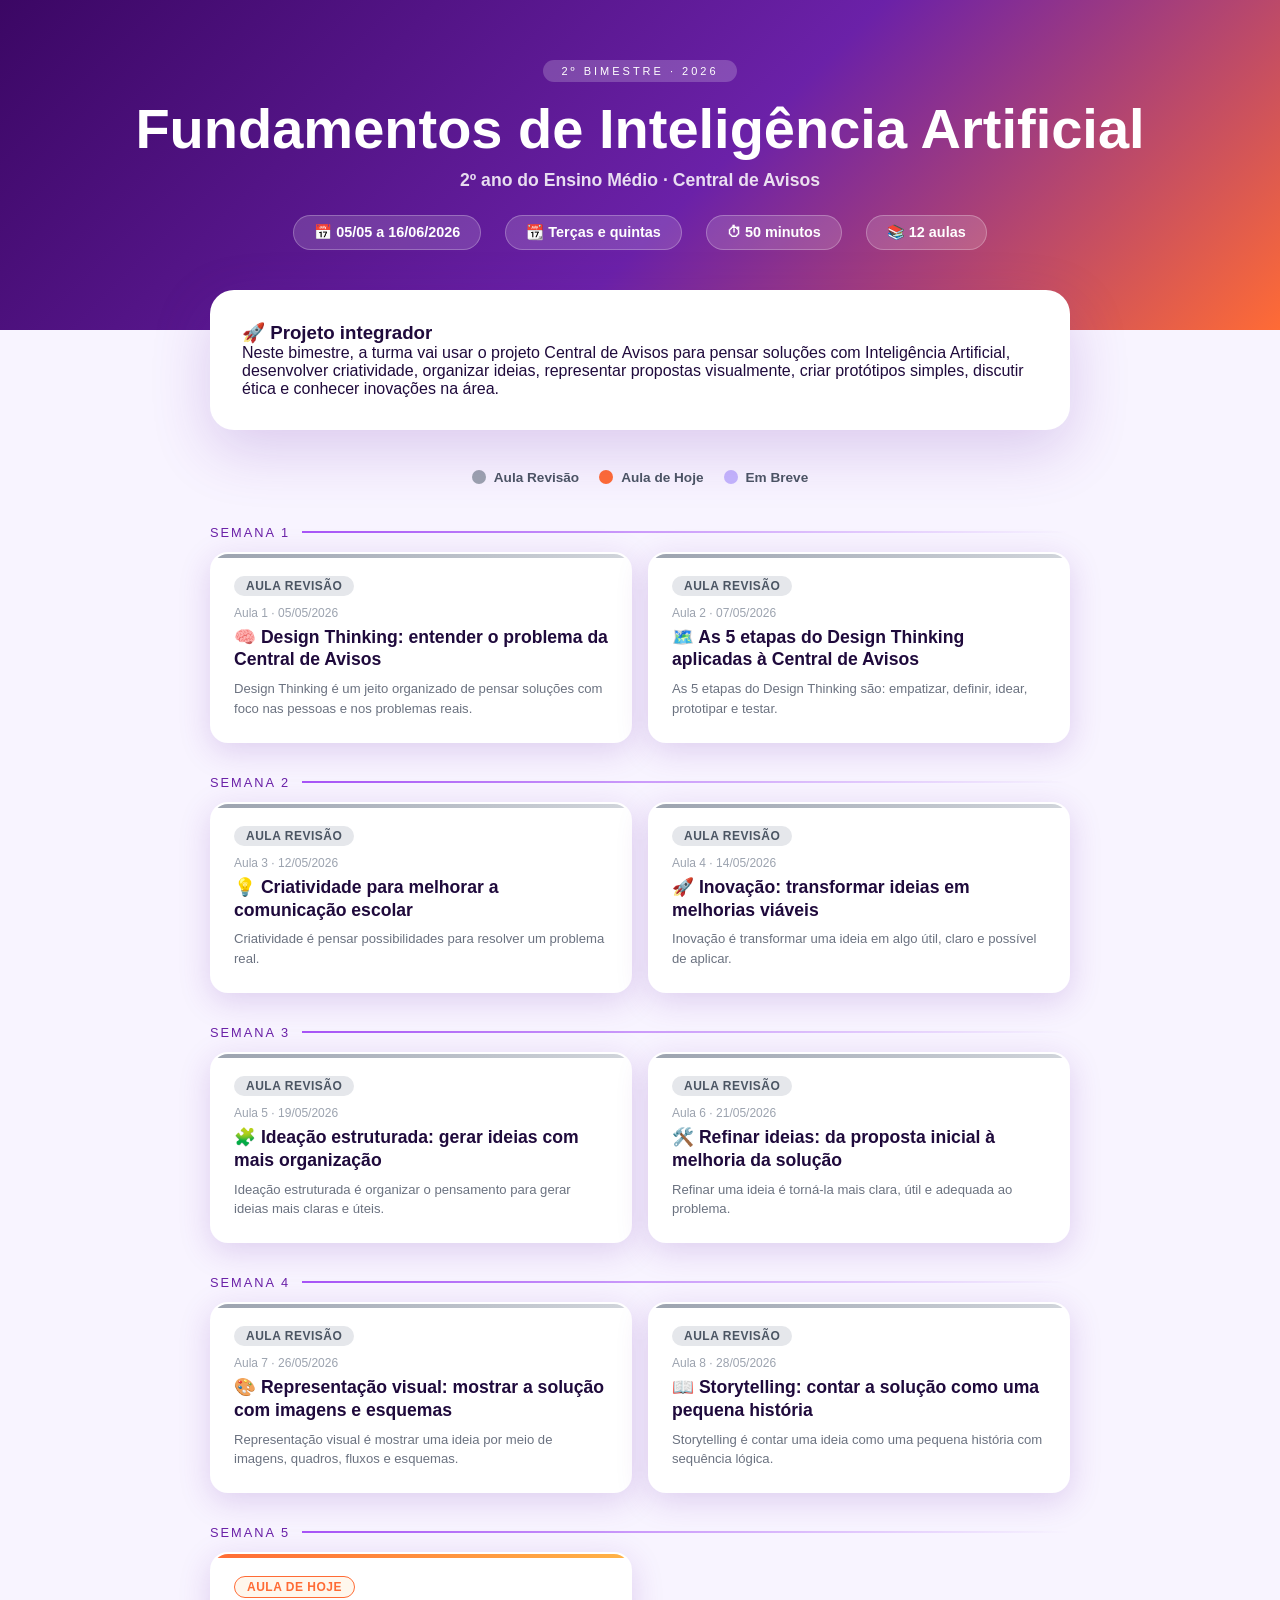
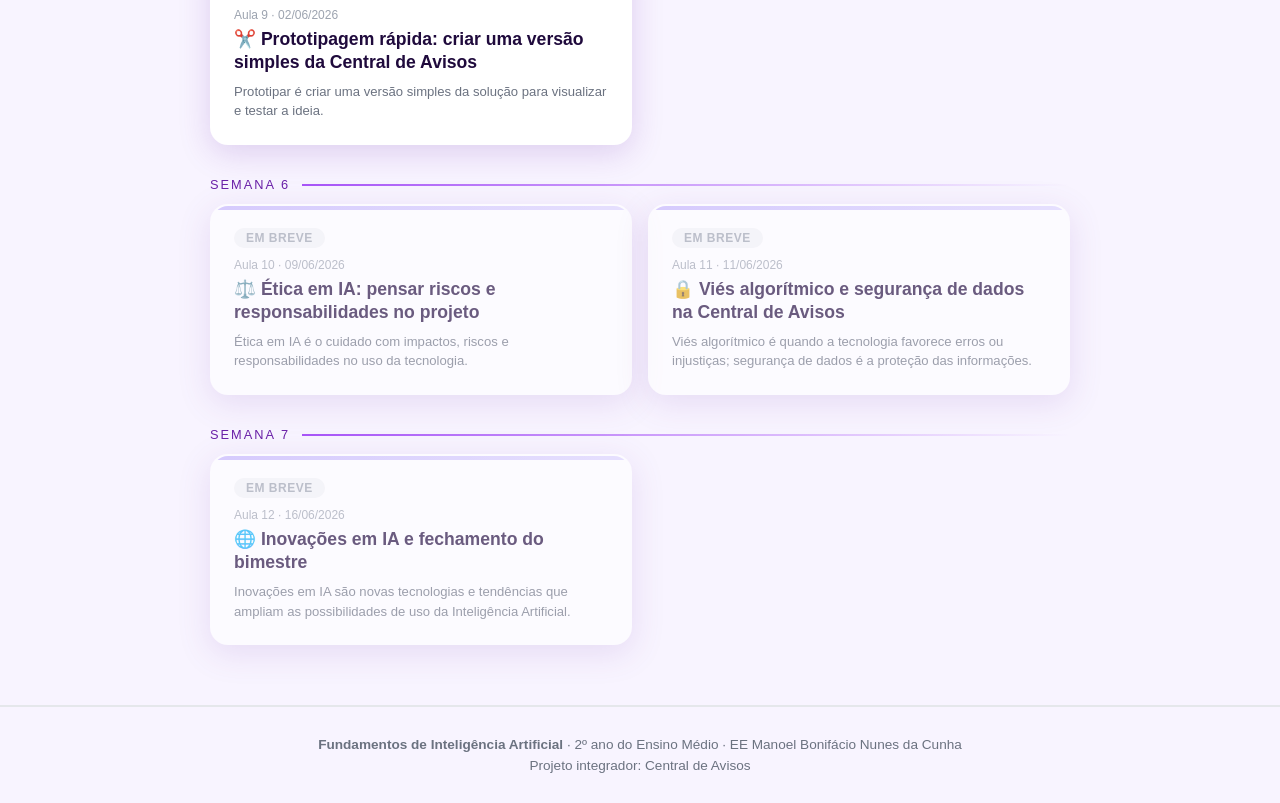
==== index.html @ a30da5b1 "Add files via upload" ====
<!DOCTYPE html>
<html lang="pt-BR">
<head>
<meta charset="UTF-8">
<meta name="viewport" content="width=device-width, initial-scale=1.0">
<title>Fundamentos de Inteligência Artificial — 2º Bimestre</title>
<link rel="stylesheet" href="style.css">
</head>
<body>
<div class="hero">
  <div class="hero-badge">2º BIMESTRE · 2026</div>
  <h1>Fundamentos de Inteligência Artificial</h1>
  <h2>2º ano do Ensino Médio · Central de Avisos</h2>
  <div class="hero-info">
    <span class="hero-pill">📅 05/05 a 16/06/2026</span>
    <span class="hero-pill">📆 Terças e quintas</span>
    <span class="hero-pill">⏱ 50 minutos</span>
    <span class="hero-pill">📚 12 aulas</span>
  </div>
</div>
<div style="max-width:900px; margin:0 auto; padding:0 20px;">
  <div class="projeto-card">
    <h3>🚀 Projeto integrador</h3>
    <p class="projeto-desc">Neste bimestre, a turma vai usar o projeto Central de Avisos para pensar soluções com Inteligência Artificial, desenvolver criatividade, organizar ideias, representar propostas visualmente, criar protótipos simples, discutir ética e conhecer inovações na área.</p>
  </div>
</div>
<div class="legenda">
  <div class="leg-item"><div class="leg-dot revisao"></div> Aula Revisão</div>
  <div class="leg-item"><div class="leg-dot hoje"></div> Aula de Hoje</div>
  <div class="leg-item"><div class="leg-dot breve"></div> Em Breve</div>
</div>
<div class="semanas-grid">
  <div class="semana-bloco"><div class="semana-titulo">SEMANA 1</div><div class="aulas-row">
<a href="aula01.html" class="aula-card revisao">
  <div class="status-badge">Aula Revisão</div>
  <div class="aula-num-label">Aula 1 · 05/05/2026</div>
  <h4>🧠 Design Thinking: entender o problema da Central de Avisos</h4>
  <p>Design Thinking é um jeito organizado de pensar soluções com foco nas pessoas e nos problemas reais.</p>
</a>
<a href="aula02.html" class="aula-card revisao">
  <div class="status-badge">Aula Revisão</div>
  <div class="aula-num-label">Aula 2 · 07/05/2026</div>
  <h4>🗺️ As 5 etapas do Design Thinking aplicadas à Central de Avisos</h4>
  <p>As 5 etapas do Design Thinking são: empatizar, definir, idear, prototipar e testar.</p>
</a>
</div></div>
<div class="semana-bloco"><div class="semana-titulo">SEMANA 2</div><div class="aulas-row">
<a href="aula03.html" class="aula-card revisao">
  <div class="status-badge">Aula Revisão</div>
  <div class="aula-num-label">Aula 3 · 12/05/2026</div>
  <h4>💡 Criatividade para melhorar a comunicação escolar</h4>
  <p>Criatividade é pensar possibilidades para resolver um problema real.</p>
</a>
<a href="aula04.html" class="aula-card revisao">
  <div class="status-badge">Aula Revisão</div>
  <div class="aula-num-label">Aula 4 · 14/05/2026</div>
  <h4>🚀 Inovação: transformar ideias em melhorias viáveis</h4>
  <p>Inovação é transformar uma ideia em algo útil, claro e possível de aplicar.</p>
</a>
</div></div>
<div class="semana-bloco"><div class="semana-titulo">SEMANA 3</div><div class="aulas-row">
<a href="aula05.html" class="aula-card revisao">
  <div class="status-badge">Aula Revisão</div>
  <div class="aula-num-label">Aula 5 · 19/05/2026</div>
  <h4>🧩 Ideação estruturada: gerar ideias com mais organização</h4>
  <p>Ideação estruturada é organizar o pensamento para gerar ideias mais claras e úteis.</p>
</a>
<a href="aula06.html" class="aula-card revisao">
  <div class="status-badge">Aula Revisão</div>
  <div class="aula-num-label">Aula 6 · 21/05/2026</div>
  <h4>🛠️ Refinar ideias: da proposta inicial à melhoria da solução</h4>
  <p>Refinar uma ideia é torná-la mais clara, útil e adequada ao problema.</p>
</a>
</div></div>
<div class="semana-bloco"><div class="semana-titulo">SEMANA 4</div><div class="aulas-row">
<a href="aula07.html" class="aula-card revisao">
  <div class="status-badge">Aula Revisão</div>
  <div class="aula-num-label">Aula 7 · 26/05/2026</div>
  <h4>🎨 Representação visual: mostrar a solução com imagens e esquemas</h4>
  <p>Representação visual é mostrar uma ideia por meio de imagens, quadros, fluxos e esquemas.</p>
</a>
<a href="aula08.html" class="aula-card revisao">
  <div class="status-badge">Aula Revisão</div>
  <div class="aula-num-label">Aula 8 · 28/05/2026</div>
  <h4>📖 Storytelling: contar a solução como uma pequena história</h4>
  <p>Storytelling é contar uma ideia como uma pequena história com sequência lógica.</p>
</a>
</div></div>
<div class="semana-bloco"><div class="semana-titulo">SEMANA 5</div><div class="aulas-row">
<a href="aula09.html" class="aula-card hoje">
  <div class="status-badge">Aula de Hoje</div>
  <div class="aula-num-label">Aula 9 · 02/06/2026</div>
  <h4>✂️ Prototipagem rápida: criar uma versão simples da Central de Avisos</h4>
  <p>Prototipar é criar uma versão simples da solução para visualizar e testar a ideia.</p>
</a>
</div></div>
<div class="semana-bloco"><div class="semana-titulo">SEMANA 6</div><div class="aulas-row">
<a href="#" class="aula-card breve">
  <div class="status-badge">Em Breve</div>
  <div class="aula-num-label">Aula 10 · 09/06/2026</div>
  <h4>⚖️ Ética em IA: pensar riscos e responsabilidades no projeto</h4>
  <p>Ética em IA é o cuidado com impactos, riscos e responsabilidades no uso da tecnologia.</p>
</a>
<a href="#" class="aula-card breve">
  <div class="status-badge">Em Breve</div>
  <div class="aula-num-label">Aula 11 · 11/06/2026</div>
  <h4>🔒 Viés algorítmico e segurança de dados na Central de Avisos</h4>
  <p>Viés algorítmico é quando a tecnologia favorece erros ou injustiças; segurança de dados é a proteção das informações.</p>
</a>
</div></div>
<div class="semana-bloco"><div class="semana-titulo">SEMANA 7</div><div class="aulas-row">
<a href="#" class="aula-card breve">
  <div class="status-badge">Em Breve</div>
  <div class="aula-num-label">Aula 12 · 16/06/2026</div>
  <h4>🌐 Inovações em IA e fechamento do bimestre</h4>
  <p>Inovações em IA são novas tecnologias e tendências que ampliam as possibilidades de uso da Inteligência Artificial.</p>
</a>
</div></div>
</div>
<footer>
  <p><strong>Fundamentos de Inteligência Artificial</strong> · 2º ano do Ensino Médio · EE Manoel Bonifácio Nunes da Cunha</p>
  <p style="margin-top:6px;">Projeto integrador: Central de Avisos</p>
</footer>
</body>
</html>
---- style.css ----
:root{--laranja:#FF6B35;--laranja-claro:#FFB347;--roxo:#6B21A8;--roxo-claro:#A855F7;--roxo-escuro:#3B0764;--verde:#22C55E;--azul:#3B82F6;--vermelho:#EF4444;--amarelo:#FBBF24;--branco:#FFFFFF;--cinza-claro:#F8F4FF;--cinza:#E5E7EB;--texto:#1F0A3C;--sombra:0 8px 32px rgba(107,33,168,.18)}*{box-sizing:border-box;margin:0;padding:0}body{font-family:Arial,sans-serif;background:var(--cinza-claro);color:var(--texto);min-height:100vh}.btn-back{display:inline-flex;align-items:center;gap:8px;background:white;color:var(--roxo);font-weight:700;font-size:.9rem;padding:10px 20px;border-radius:30px;text-decoration:none;box-shadow:0 4px 16px rgba(107,33,168,.2);margin:20px 32px;border:none}.hero{background:linear-gradient(135deg,var(--roxo-escuro) 0%,var(--roxo) 55%,var(--laranja) 100%);padding:60px 32px 80px;text-align:center}.hero-badge{display:inline-block;background:rgba(255,255,255,.2);color:#fff;font-size:11px;letter-spacing:3px;padding:5px 18px;border-radius:20px;margin-bottom:16px;text-transform:uppercase}.hero h1{color:#fff;font-size:clamp(2rem,6vw,3.5rem);line-height:1.1}.hero h2{color:rgba(255,255,255,.85);font-size:1.1rem;margin-top:10px;font-weight:600}.hero-info{display:flex;justify-content:center;gap:24px;flex-wrap:wrap;margin-top:24px}.hero-pill{background:rgba(255,255,255,.15);color:#fff;padding:8px 20px;border-radius:30px;font-size:.9rem;font-weight:700;border:1px solid rgba(255,255,255,.25)}.projeto-card{max-width:900px;margin:-40px auto 40px;background:#fff;border-radius:24px;padding:32px;box-shadow:0 20px 60px rgba(107,33,168,.2);position:relative;z-index:10}.semanas-grid{max-width:900px;margin:0 auto 60px;padding:0 20px}.semana-bloco{margin-bottom:32px}.semana-titulo{font-size:.8rem;letter-spacing:2px;color:var(--roxo);text-transform:uppercase;margin-bottom:12px;display:flex;align-items:center;gap:12px}.semana-titulo::after{content:'';flex:1;height:2px;background:linear-gradient(90deg,var(--roxo-claro),transparent)}.aulas-row{display:grid;grid-template-columns:1fr 1fr;gap:16px}.aula-card{background:#fff;border-radius:18px;padding:22px;box-shadow:var(--sombra);text-decoration:none;display:block;position:relative;overflow:hidden;border:2px solid transparent}.aula-card::before{content:'';position:absolute;top:0;left:0;right:0;height:4px}.aula-card.revisao::before{background:linear-gradient(90deg,#9CA3AF,#D1D5DB)}.aula-card.hoje::before{background:linear-gradient(90deg,var(--laranja),var(--laranja-claro))}.aula-card.breve::before{background:linear-gradient(90deg,#C4B5FD,#DDD6FE)}.aula-card.breve{opacity:.65;pointer-events:none}.status-badge{display:inline-block;padding:3px 12px;border-radius:20px;font-size:.75rem;font-weight:800;letter-spacing:.5px;margin-bottom:10px;text-transform:uppercase}.revisao .status-badge{background:#E5E7EB;color:#4B5563}.hoje .status-badge{background:#FFF7ED;color:var(--laranja);border:1px solid var(--laranja)}.breve .status-badge{background:#F3F4F6;color:#9CA3AF}.aula-num-label{font-size:.75rem;color:#9CA3AF;margin-bottom:6px}.aula-card h4{font-size:1.1rem;color:var(--texto);margin-bottom:8px;line-height:1.3}.aula-card p{color:#6B7280;font-size:.82rem;line-height:1.5}.legenda{display:flex;justify-content:center;gap:20px;flex-wrap:wrap;margin:0 auto 40px;max-width:900px;padding:0 20px}.leg-item{display:flex;align-items:center;gap:8px;font-size:.85rem;color:#4B5563;font-weight:600}.leg-dot{width:14px;height:14px;border-radius:50%}.leg-dot.revisao{background:#9CA3AF}.leg-dot.hoje{background:var(--laranja)}.leg-dot.breve{background:#C4B5FD}.aula-container{max-width:900px;margin:0 auto;padding:24px 20px 60px}.aula-hero{background:linear-gradient(135deg,var(--roxo-escuro),var(--roxo),var(--laranja));border-radius:24px;padding:40px;color:#fff;margin-bottom:32px}.aula-num{font-size:.85rem;letter-spacing:2px;opacity:.85;margin-bottom:8px}.aula-hero h1{font-size:clamp(1.6rem,4vw,2.4rem);line-height:1.2}.aula-hero .aula-meta{margin-top:16px;display:flex;gap:16px;flex-wrap:wrap;opacity:.95;font-size:.9rem}.aula-meta span{background:rgba(255,255,255,.15);padding:4px 14px;border-radius:20px}.card{background:#fff;border-radius:20px;padding:28px;margin-bottom:24px;box-shadow:var(--sombra);border-left:6px solid var(--laranja)}.card.roxo{border-left-color:var(--roxo-claro)}.card.verde{border-left-color:var(--verde)}.card.azul{border-left-color:var(--azul)}.conceito-box{background:linear-gradient(135deg,#F5F3FF,#EDE9FE);border:2px solid var(--roxo-claro);border-radius:14px;padding:20px;margin:16px 0}.destaque{background:linear-gradient(90deg,#FFF7ED,#FFEDD5);border-left:4px solid var(--laranja);padding:14px 18px;border-radius:0 12px 12px 0;margin:14px 0;font-weight:600}.caderno-section{background:linear-gradient(135deg,#FEFCE8,#FEF9C3);border:2px dashed var(--amarelo);border-radius:16px;padding:24px;margin:24px 0;position:relative}.caderno-section h3{color:#92400E;font-size:1.1rem;margin-bottom:12px;margin-top:6px}.caderno-section ol{padding-left:20px}.caderno-section ol li{margin-bottom:8px;color:#451a03;font-weight:600;line-height:1.5}.tabela{width:100%;border-collapse:collapse;margin:16px 0}.tabela th{background:var(--roxo);color:white;padding:12px 16px;text-align:left;font-size:.95rem}.tabela td{padding:12px 16px;border-bottom:1px solid #E9D5FF;font-size:.9rem}.grid-2{display:grid;grid-template-columns:1fr 1fr;gap:16px}.mini-card{background:white;border-radius:14px;padding:18px;border:2px solid var(--cinza);text-align:center}.quiz-section{background:linear-gradient(135deg,var(--roxo-escuro),var(--roxo));border-radius:20px;padding:32px;margin:24px 0;color:white}footer{text-align:center;padding:30px;color:#6B7280;font-size:.85rem;border-top:2px solid var(--cinza)}
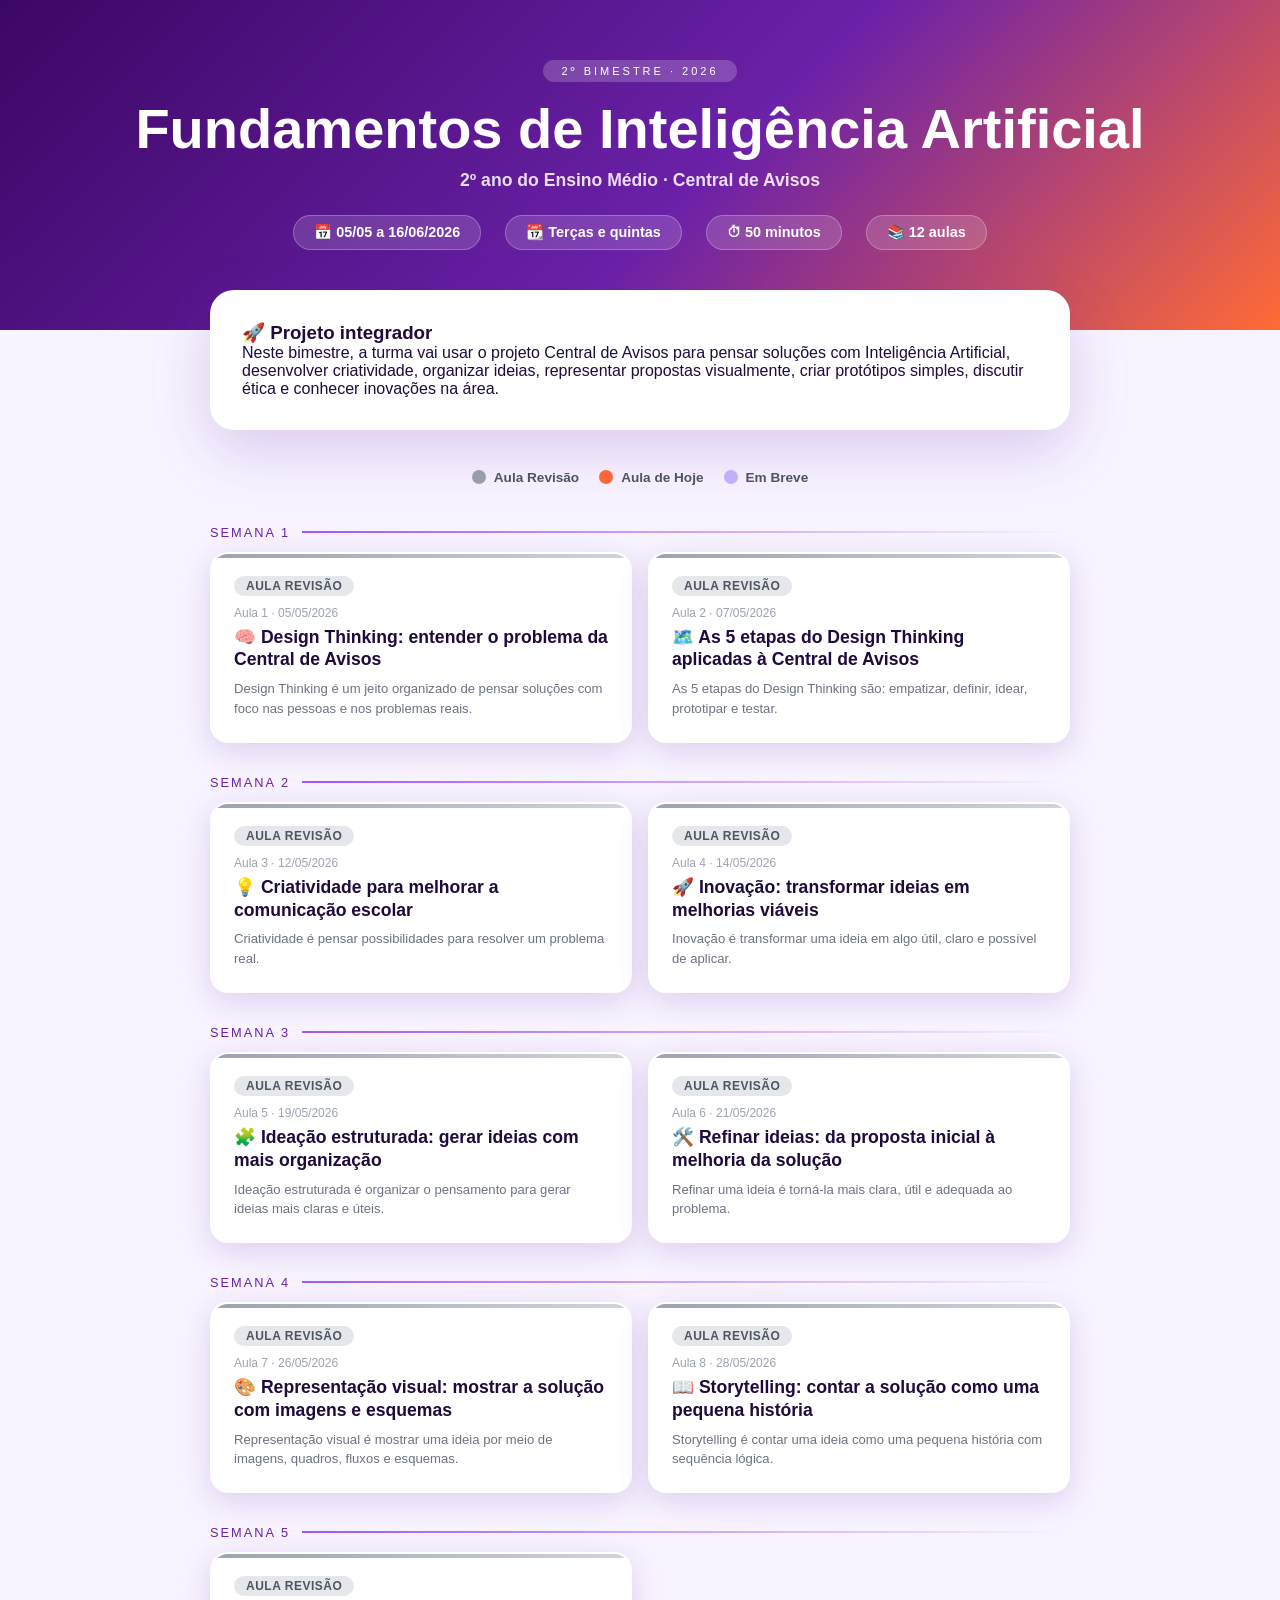
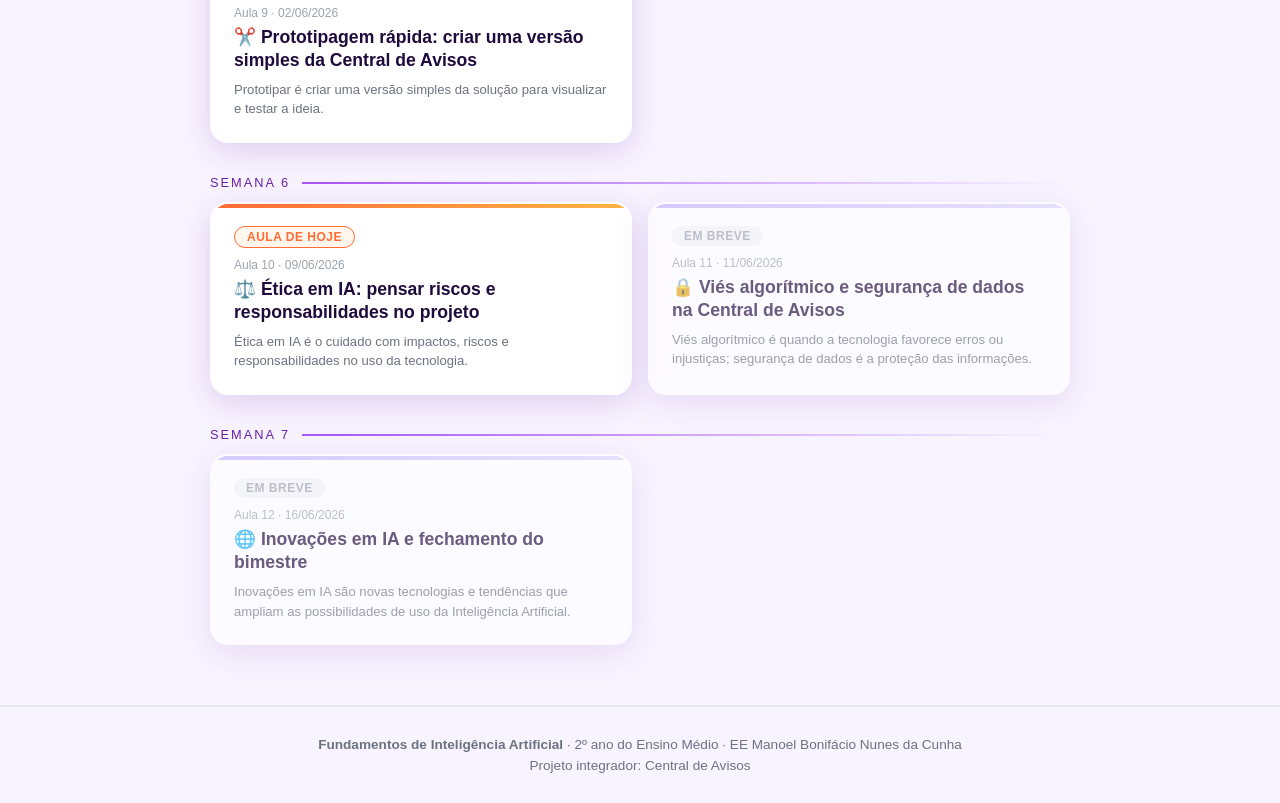
==== commit d7a122ab: "Atualiza status do index: aula 10 como hoje e aulas passadas como revisão" ====
--- a/index.html
+++ b/index.html
@@ -87,16 +87,16 @@
 </a>
 </div></div>
 <div class="semana-bloco"><div class="semana-titulo">SEMANA 5</div><div class="aulas-row">
-<a href="aula09.html" class="aula-card hoje">
-  <div class="status-badge">Aula de Hoje</div>
+<a href="aula09.html" class="aula-card revisao">
+  <div class="status-badge">Aula Revisão</div>
   <div class="aula-num-label">Aula 9 · 02/06/2026</div>
   <h4>✂️ Prototipagem rápida: criar uma versão simples da Central de Avisos</h4>
   <p>Prototipar é criar uma versão simples da solução para visualizar e testar a ideia.</p>
 </a>
 </div></div>
 <div class="semana-bloco"><div class="semana-titulo">SEMANA 6</div><div class="aulas-row">
-<a href="#" class="aula-card breve">
-  <div class="status-badge">Em Breve</div>
+<a href="aula10.html" class="aula-card hoje">
+  <div class="status-badge">Aula de Hoje</div>
   <div class="aula-num-label">Aula 10 · 09/06/2026</div>
   <h4>⚖️ Ética em IA: pensar riscos e responsabilidades no projeto</h4>
   <p>Ética em IA é o cuidado com impactos, riscos e responsabilidades no uso da tecnologia.</p>
@@ -122,4 +122,4 @@
   <p style="margin-top:6px;">Projeto integrador: Central de Avisos</p>
 </footer>
 </body>
-</html>
+</html>
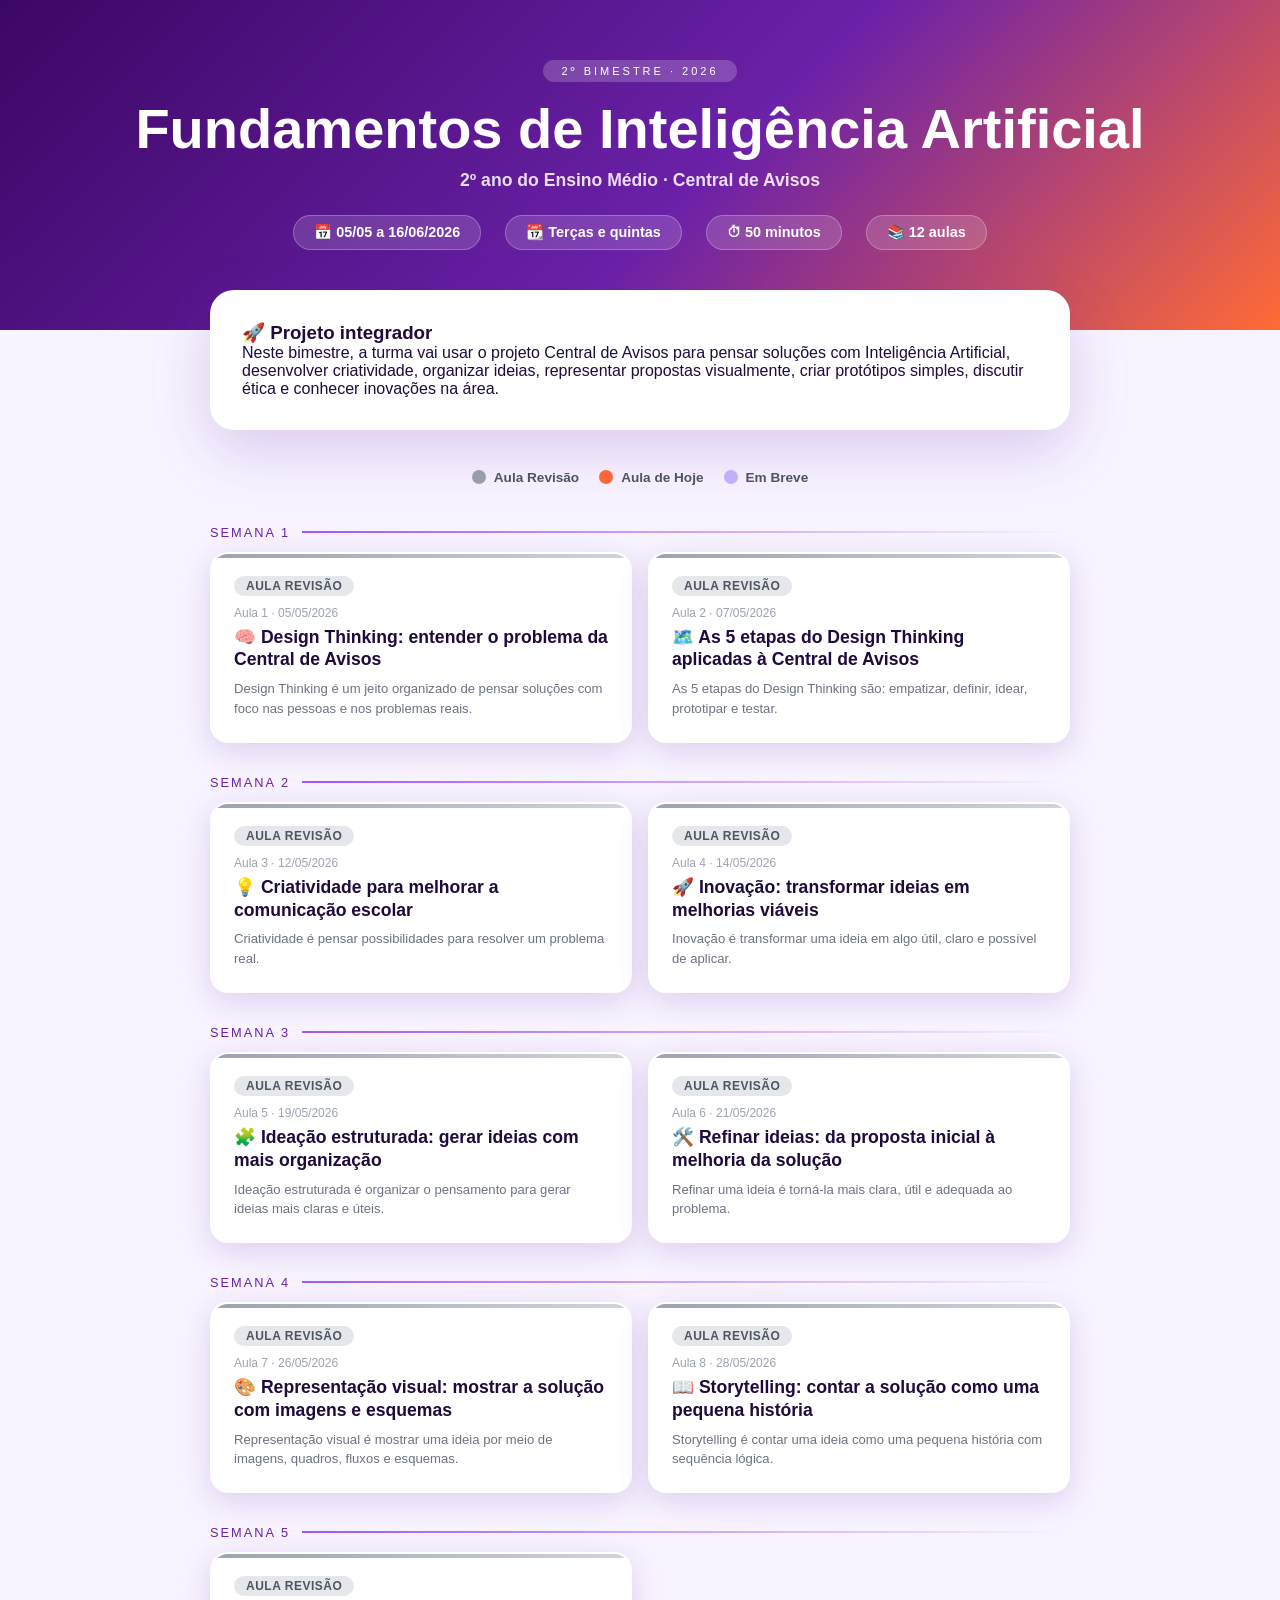
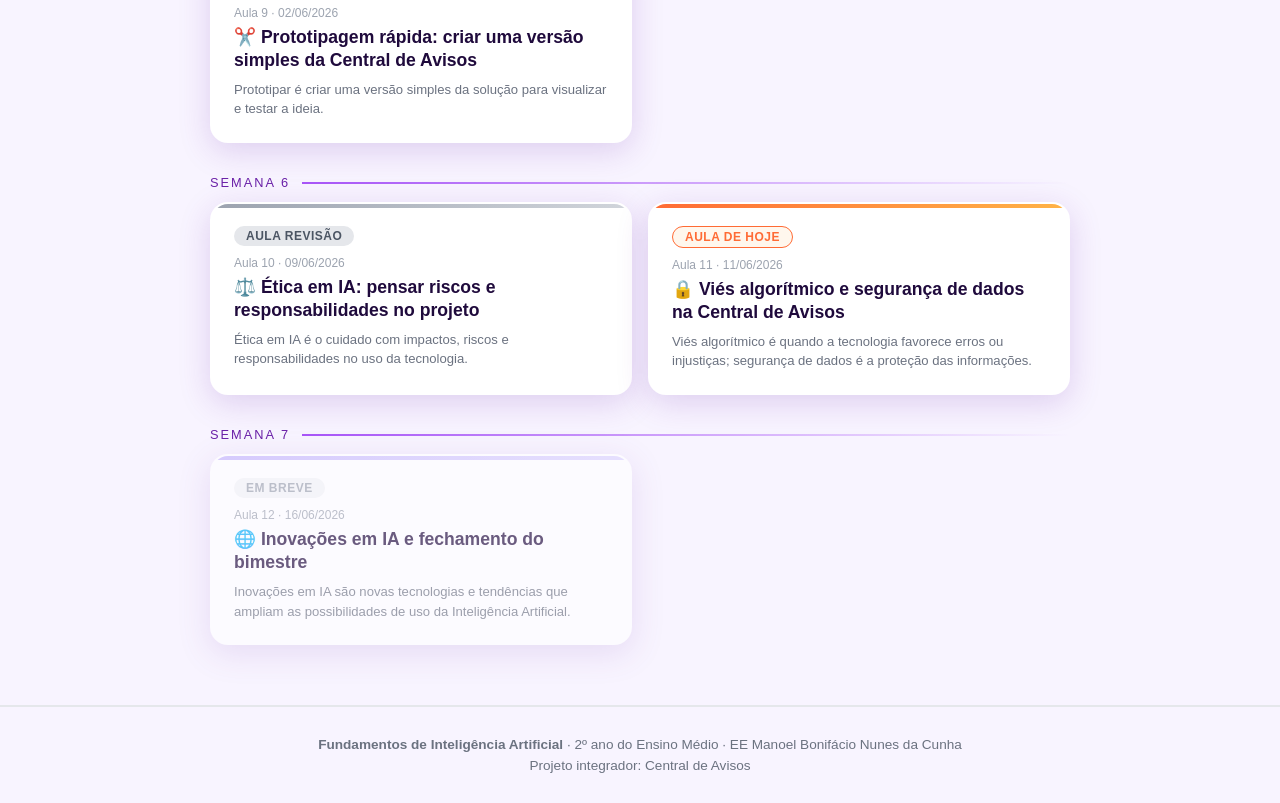
==== commit c43b9404: "Atualiza index liberando aula 11 e ajustando status das aulas" ====
--- a/index.html
+++ b/index.html
@@ -95,14 +95,14 @@
 </a>
 </div></div>
 <div class="semana-bloco"><div class="semana-titulo">SEMANA 6</div><div class="aulas-row">
-<a href="aula10.html" class="aula-card hoje">
-  <div class="status-badge">Aula de Hoje</div>
+<a href="aula10.html" class="aula-card revisao">
+  <div class="status-badge">Aula Revisão</div>
   <div class="aula-num-label">Aula 10 · 09/06/2026</div>
   <h4>⚖️ Ética em IA: pensar riscos e responsabilidades no projeto</h4>
   <p>Ética em IA é o cuidado com impactos, riscos e responsabilidades no uso da tecnologia.</p>
 </a>
-<a href="#" class="aula-card breve">
-  <div class="status-badge">Em Breve</div>
+<a href="aula11.html" class="aula-card hoje">
+  <div class="status-badge">Aula de Hoje</div>
   <div class="aula-num-label">Aula 11 · 11/06/2026</div>
   <h4>🔒 Viés algorítmico e segurança de dados na Central de Avisos</h4>
   <p>Viés algorítmico é quando a tecnologia favorece erros ou injustiças; segurança de dados é a proteção das informações.</p>
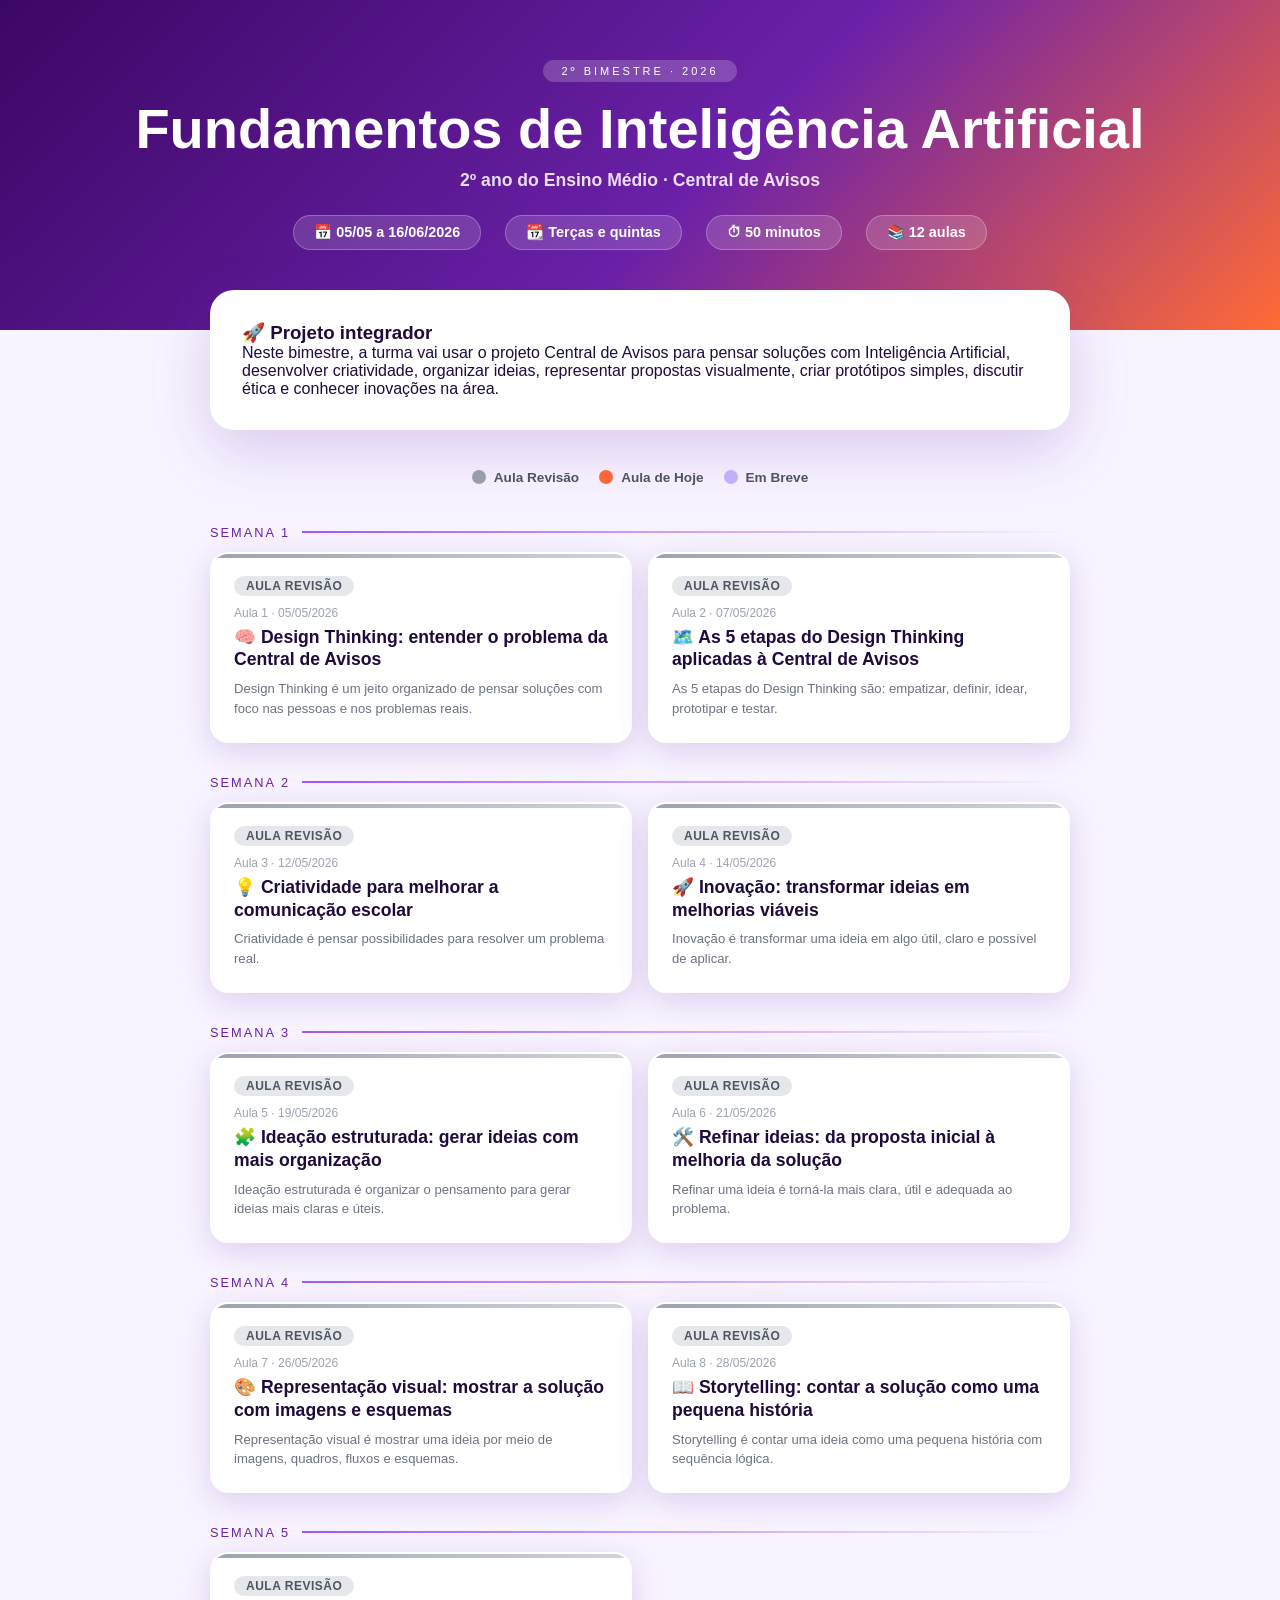
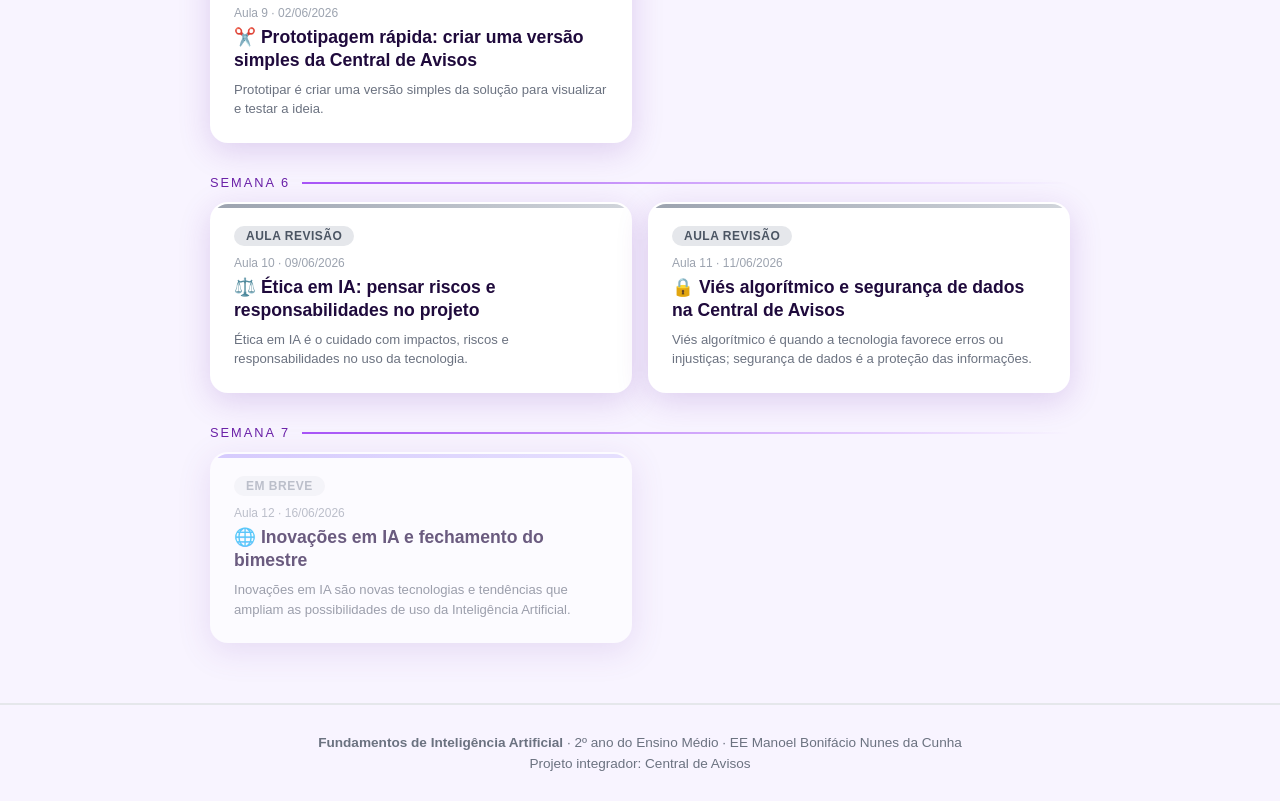
==== commit 43d3c6e3: "Ajusta status e link da aula 12 no index" ====
--- a/index.html
+++ b/index.html
@@ -101,15 +101,15 @@
   <h4>⚖️ Ética em IA: pensar riscos e responsabilidades no projeto</h4>
   <p>Ética em IA é o cuidado com impactos, riscos e responsabilidades no uso da tecnologia.</p>
 </a>
-<a href="aula11.html" class="aula-card hoje">
-  <div class="status-badge">Aula de Hoje</div>
+<a href="aula11.html" class="aula-card revisao">
+  <div class="status-badge">Aula Revisão</div>
   <div class="aula-num-label">Aula 11 · 11/06/2026</div>
   <h4>🔒 Viés algorítmico e segurança de dados na Central de Avisos</h4>
   <p>Viés algorítmico é quando a tecnologia favorece erros ou injustiças; segurança de dados é a proteção das informações.</p>
 </a>
 </div></div>
 <div class="semana-bloco"><div class="semana-titulo">SEMANA 7</div><div class="aulas-row">
-<a href="#" class="aula-card breve">
+<a href="aula12.html" class="aula-card breve">
   <div class="status-badge">Em Breve</div>
   <div class="aula-num-label">Aula 12 · 16/06/2026</div>
   <h4>🌐 Inovações em IA e fechamento do bimestre</h4>
@@ -122,4 +122,4 @@
   <p style="margin-top:6px;">Projeto integrador: Central de Avisos</p>
 </footer>
 </body>
-</html>+</html>
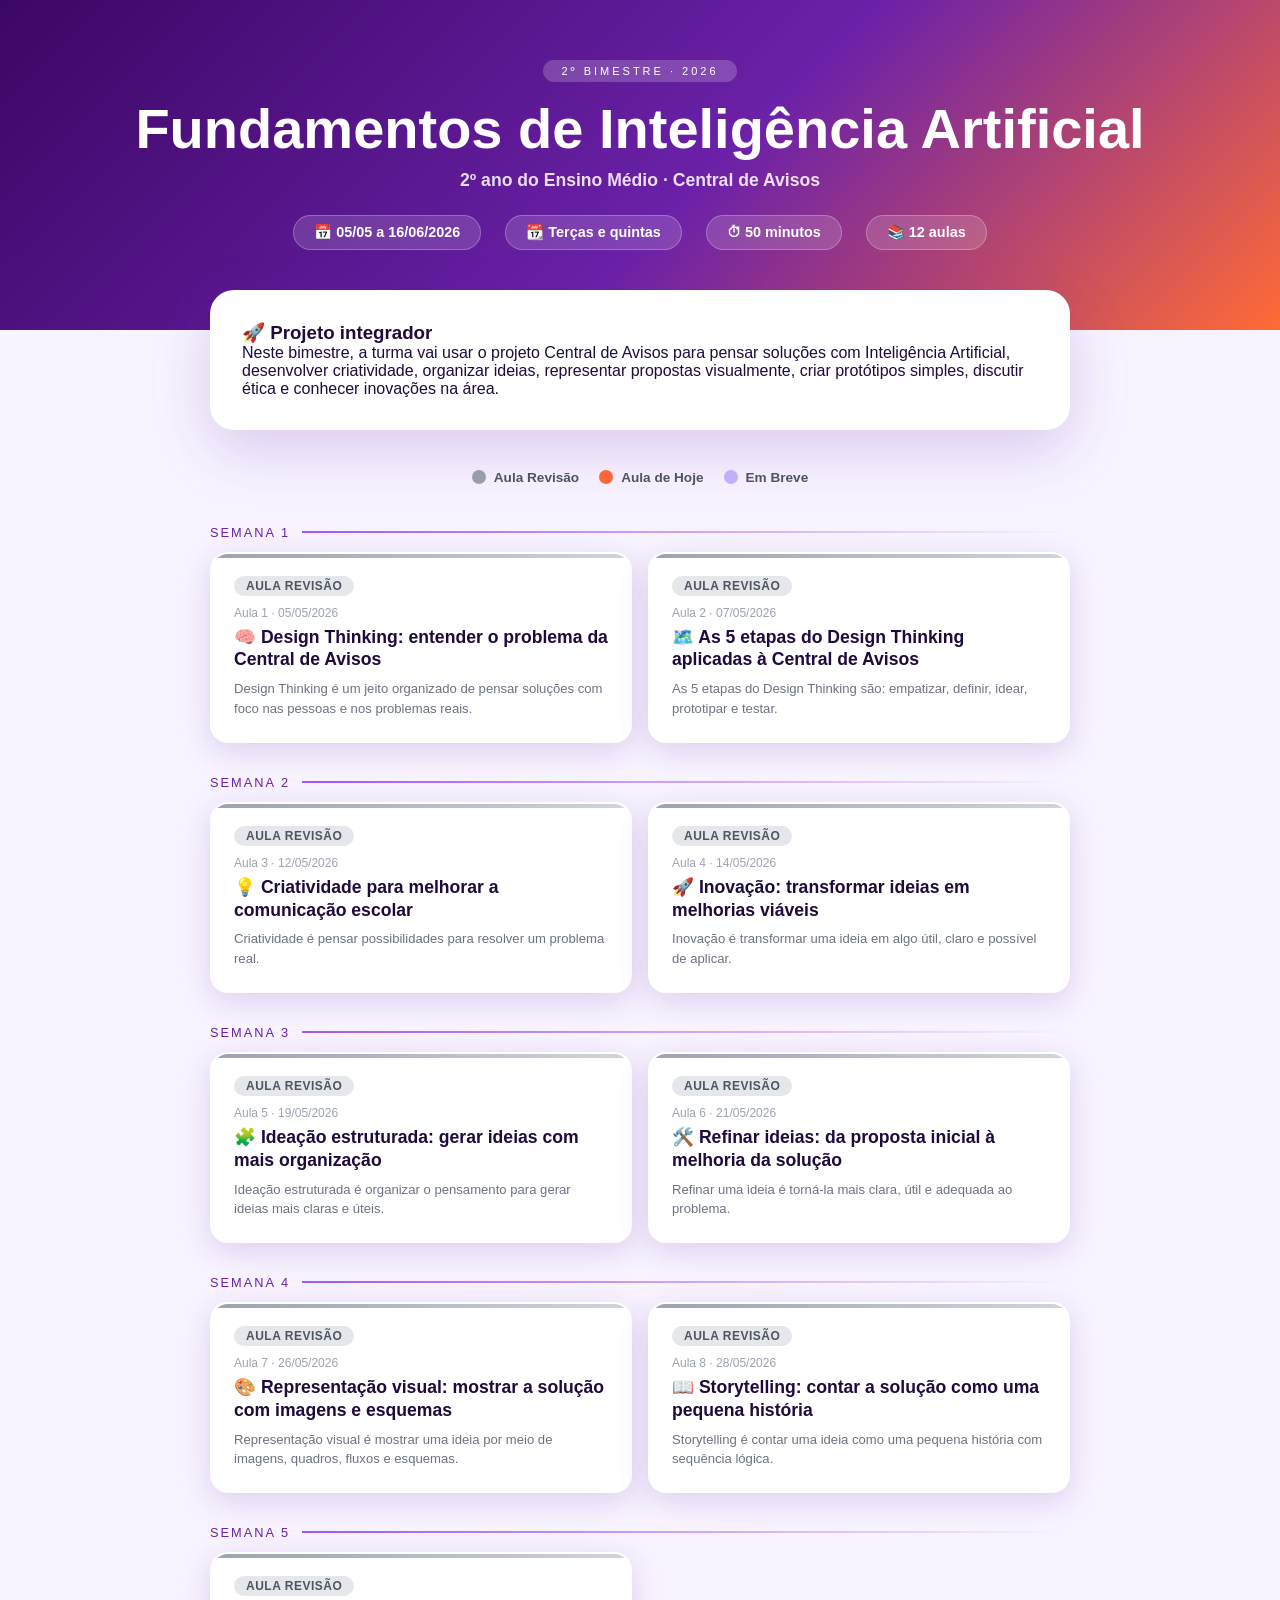
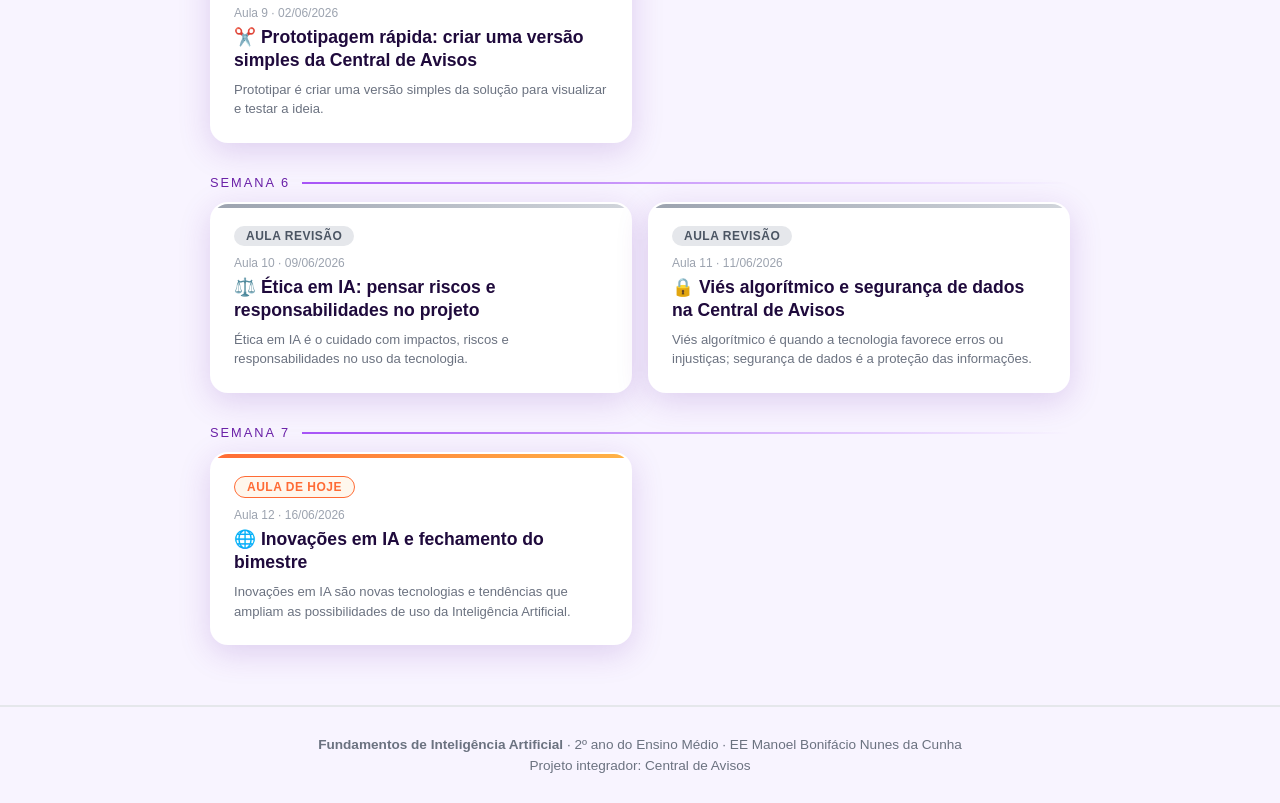
==== commit 8975c382: "Atualiza status da aula 12 no index" ====
--- a/index.html
+++ b/index.html
@@ -109,8 +109,8 @@
 </a>
 </div></div>
 <div class="semana-bloco"><div class="semana-titulo">SEMANA 7</div><div class="aulas-row">
-<a href="aula12.html" class="aula-card breve">
-  <div class="status-badge">Em Breve</div>
+<a href="aula12.html" class="aula-card hoje">
+  <div class="status-badge">Aula de Hoje</div>
   <div class="aula-num-label">Aula 12 · 16/06/2026</div>
   <h4>🌐 Inovações em IA e fechamento do bimestre</h4>
   <p>Inovações em IA são novas tecnologias e tendências que ampliam as possibilidades de uso da Inteligência Artificial.</p>
